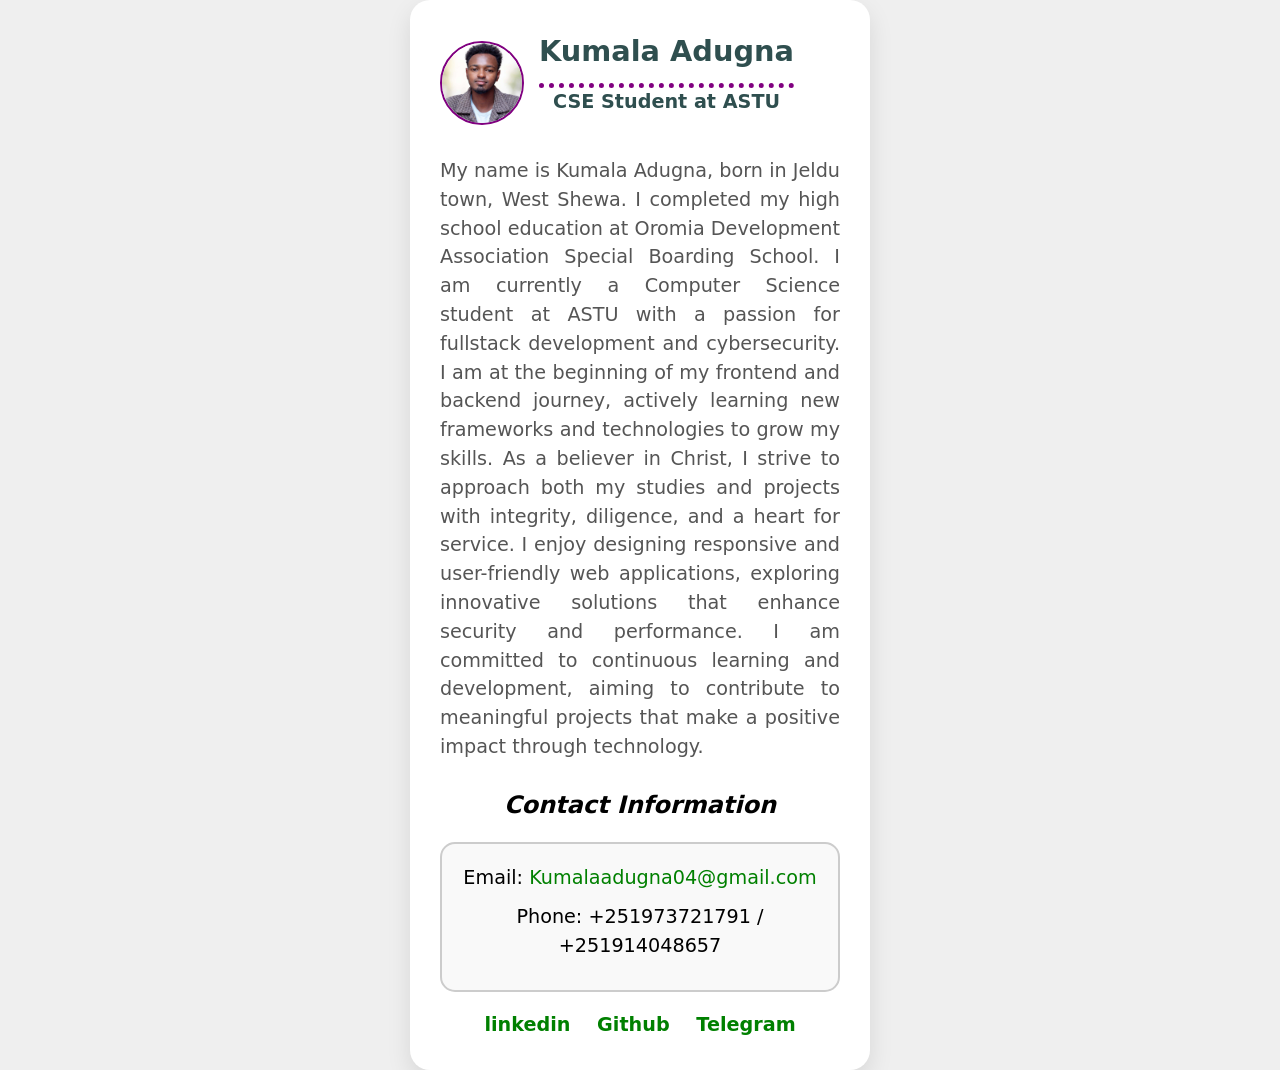
==== Mybiography.html @ 9ad36b2b "Include personal biography with birthplace, education, and interests" ====
<!DOCTYPE html>
<html lang="en">
<head>
<meta charset="UTF-8">
<meta name="viewport" content="width=device-width, initial-scale=1.0">
<title>Kumala Adugna Biography</title>
<link rel="stylesheet" href="biography.css">
</head>
<body>

<div class="profile-card">
  <div class="header">
    <img src="myimage.jpg" alt="Kumala Adugna" class="profile-photo">
    <div class="name-title">
      <h1>Kumala Adugna</h1>
      <div class="job-title">CSE Student at ASTU</div>
    </div>
  </div>


  <p>
    My name is Kumala Adugna, born in Jeldu town, West Shewa. I completed my high school education at Oromia Development Association Special Boarding School. 
    I am currently a Computer Science student at ASTU with a passion for fullstack development and cybersecurity. 
    I am at the beginning of my frontend and backend journey, actively learning new frameworks and technologies to grow my skills. 
    As a believer in Christ, I strive to approach both my studies and projects with integrity, diligence, and a heart for service. 
    I enjoy designing responsive and user-friendly web applications, exploring innovative solutions that enhance security and performance. 
    I am committed to continuous learning and development, aiming to contribute to meaningful projects that make a positive impact through technology.
  </p>

  <h2>Contact Information</h2>
  <ul>
    <li>Email: <a href="mailto:Kumalaadugna04@gmail.com">Kumalaadugna04@gmail.com</a></li>
    <li>Phone: +251973721791 / +251914048657</li>
  </ul>

  <div class="social-links">
  <a href="https://www.linkedin.com/in/Kumala-Adugna" target="_blank">
    <i class="fab fa-linkedin"></i>linkedin
  </a>
  <a href="https://github.com/Kumala-Adugna" target="_blank">
    <i class="fab fa-github"></i>Github
  </a>
  <a href="https://t.me/AlmightyGod14all" target="_blank">
    <i class="fab fa-telegram"></i>Telegram
  </a>
</div>
</div>

</body>
</html>
---- biography.css ----
body {
  font: 1.2em / 1.5 system-ui;
  background-color: #efefef;
  display: flex;
  justify-content: center;
  align-items: center;
  min-height: 100vh;
  margin: 0;
}

.profile-card {
  background-color: white;
  width: 400px;
  border-radius: 20px;
  box-shadow: 0 10px 25px rgba(0,0,0,0.1);
  padding: 30px;
  text-align: center;
}

h1 {
  color: darkslategray;
  border-bottom: 5px dotted purple;
  padding-bottom: 10px;
  font-size: 2rem;
  margin-bottom: 10px;
}

.job-title {
  color: darkslategray;
  font-weight: bold;
  margin-bottom: 20px;
}

p {
  color: #555;
  margin-bottom: 15px;
  text-align: justify;
}

h2 {
  font-style: italic;
  font-size: 1.5rem;
  margin-top: 25px;
  margin-bottom: 15px;
}

ul {
  list-style: none;
  padding: 20px;
  background-color: #f9f9f9;
  border-radius: 15px;
  border: 2px solid #ccc;
}

ul li {
  margin-bottom: 10px;
}

a {
  color: green;
  text-decoration: none;
}

a:hover {
  color: darkgreen;
}

.social-links {
  margin-top: 15px;
}

.social-links a {
  margin: 0 10px;
  font-weight: bold;
}
/* Header flex layout for photo and name/title */
.header {
  display: flex;
  align-items: center;
  margin-bottom: 20px;
}

.profile-photo {
  width: 80px;
  height: 80px;
  border-radius: 50%;
  object-fit: cover;
  margin-right: 15px;
  border: 2px solid purple;
}

.name-title h1 {
  margin: 0;
  font-size: 1.8rem;
  color: darkslategray;
}

.name-title .job-title {
  font-size: 1.2rem;
  font-weight: bold;
  color: darkslategray;
}
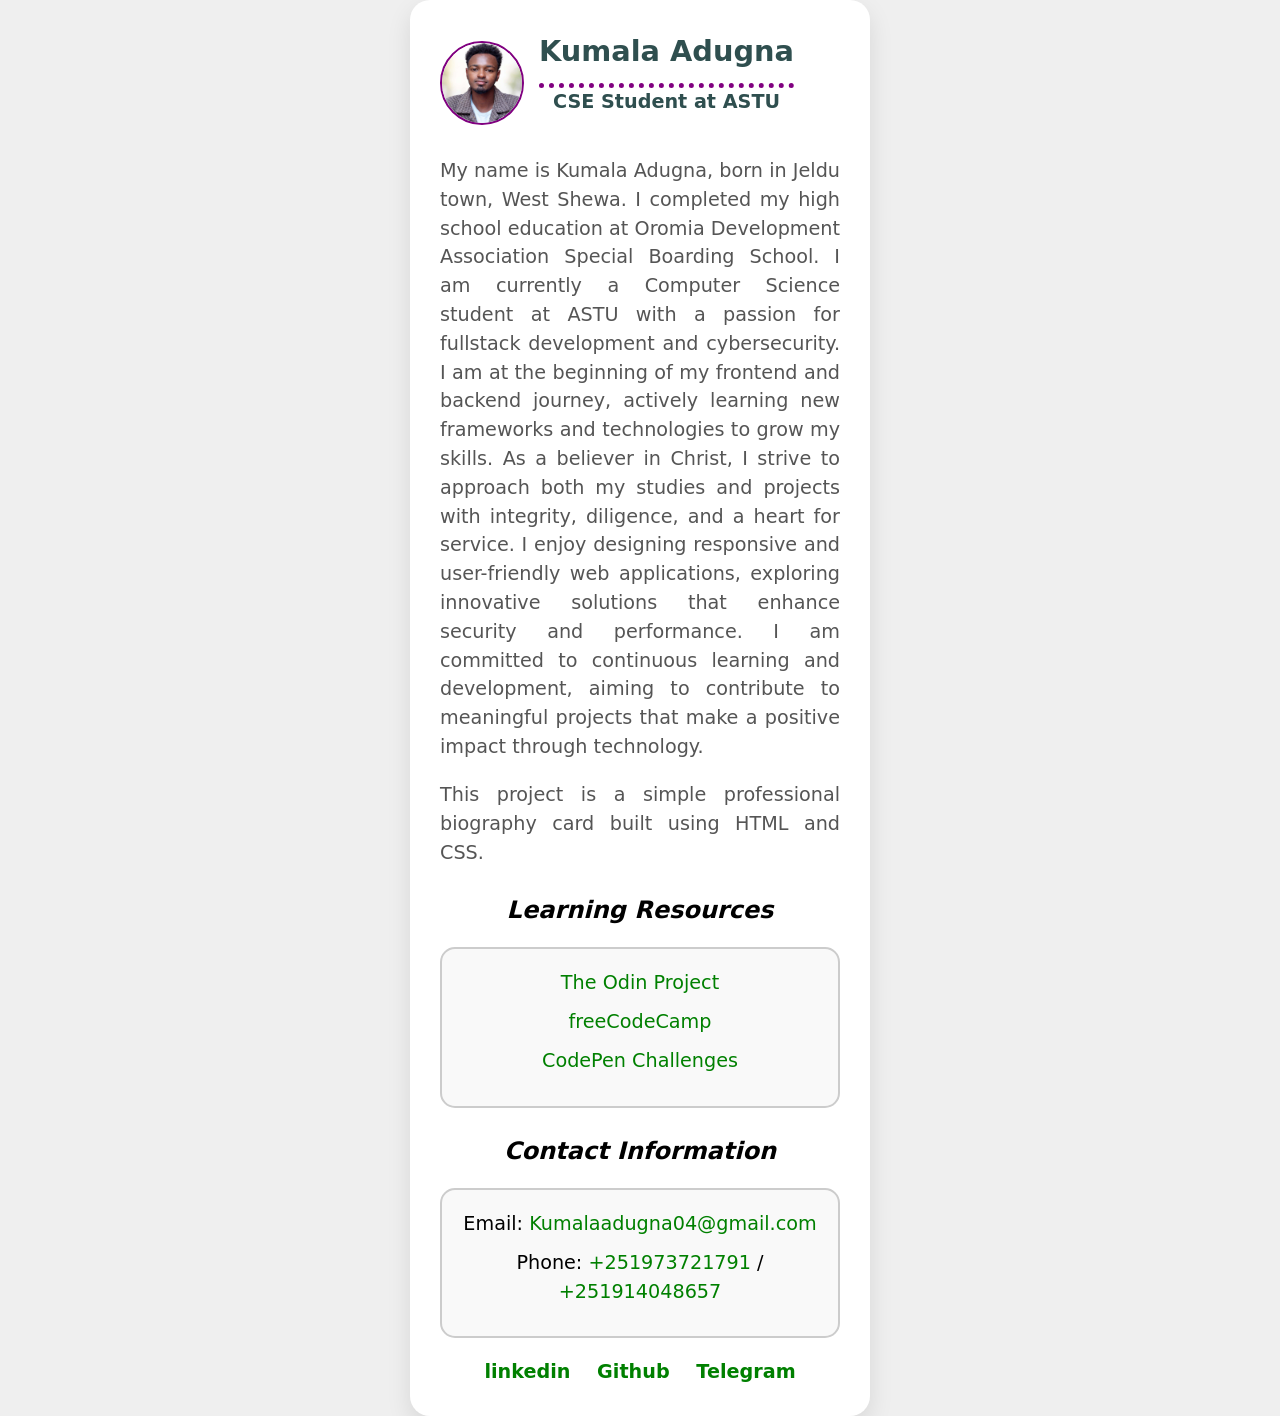
==== commit 613f460f: "Update of my biography" ====
--- a/Mybiography.html
+++ b/Mybiography.html
@@ -26,11 +26,25 @@
     I enjoy designing responsive and user-friendly web applications, exploring innovative solutions that enhance security and performance. 
     I am committed to continuous learning and development, aiming to contribute to meaningful projects that make a positive impact through technology.
   </p>
+   <div>
+  <p>This project is a simple professional biography card built using HTML and CSS.</p>
 
+  <h2>Learning Resources</h2>
+
+  <ul>
+    <li><a href="https://www.theodinproject.com/" target="_blank">The Odin Project</a></li>
+    <li><a href="https://www.freecodecamp.org/" target="_blank">freeCodeCamp</a></li>
+    <li><a href="https://codepen.io/challenges" target="_blank">CodePen Challenges</a></li>
+  </ul>
+</div>
   <h2>Contact Information</h2>
   <ul>
     <li>Email: <a href="mailto:Kumalaadugna04@gmail.com">Kumalaadugna04@gmail.com</a></li>
-    <li>Phone: +251973721791 / +251914048657</li>
+
+<li>Phone: 
+  <a href="tel:+251973721791">+251973721791</a> /
+  <a href="tel:+251914048657">+251914048657</a>
+</li>
   </ul>
 
   <div class="social-links">
@@ -44,6 +58,7 @@
     <i class="fab fa-telegram"></i>Telegram
   </a>
 </div>
+
 </div>
 
 </body>
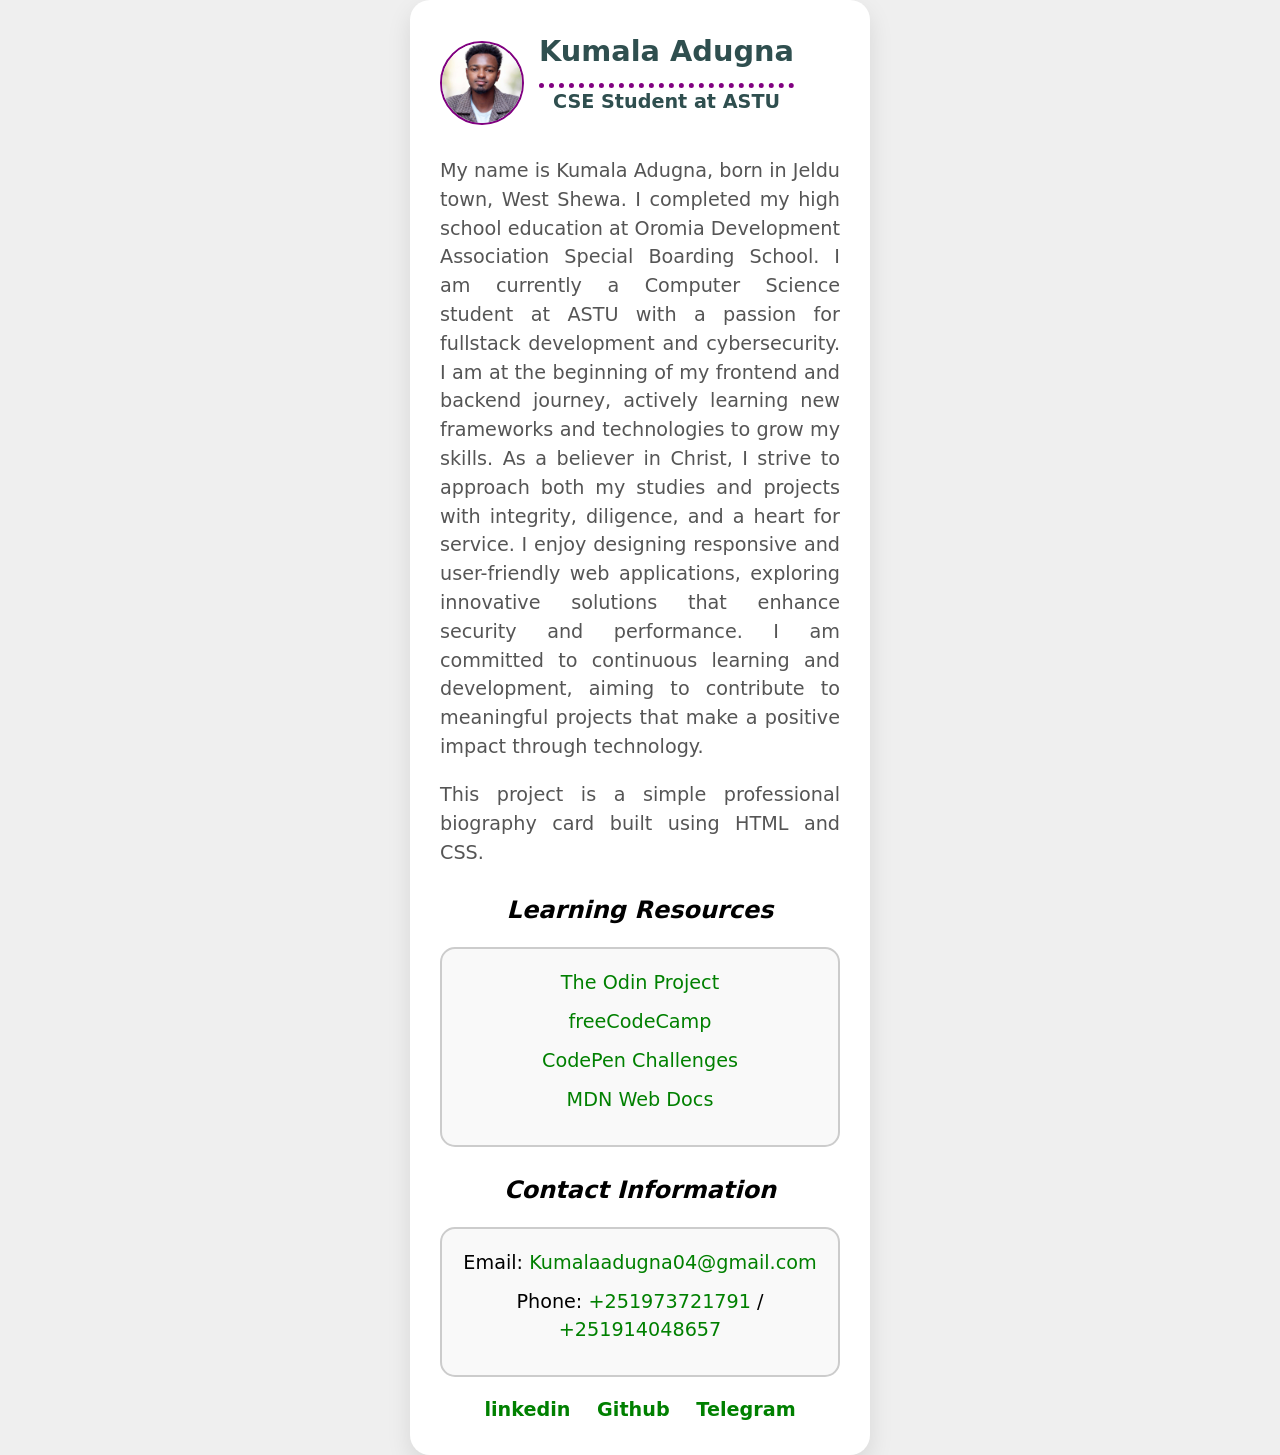
==== commit e0179154: "updated my  biography" ====
--- a/Mybiography.html
+++ b/Mybiography.html
@@ -35,6 +35,7 @@
     <li><a href="https://www.theodinproject.com/" target="_blank">The Odin Project</a></li>
     <li><a href="https://www.freecodecamp.org/" target="_blank">freeCodeCamp</a></li>
     <li><a href="https://codepen.io/challenges" target="_blank">CodePen Challenges</a></li>
+    <li><a href="https://developer.mozilla.org/en-US/" target="_blank">MDN Web Docs</a></li>
   </ul>
 </div>
   <h2>Contact Information</h2>
